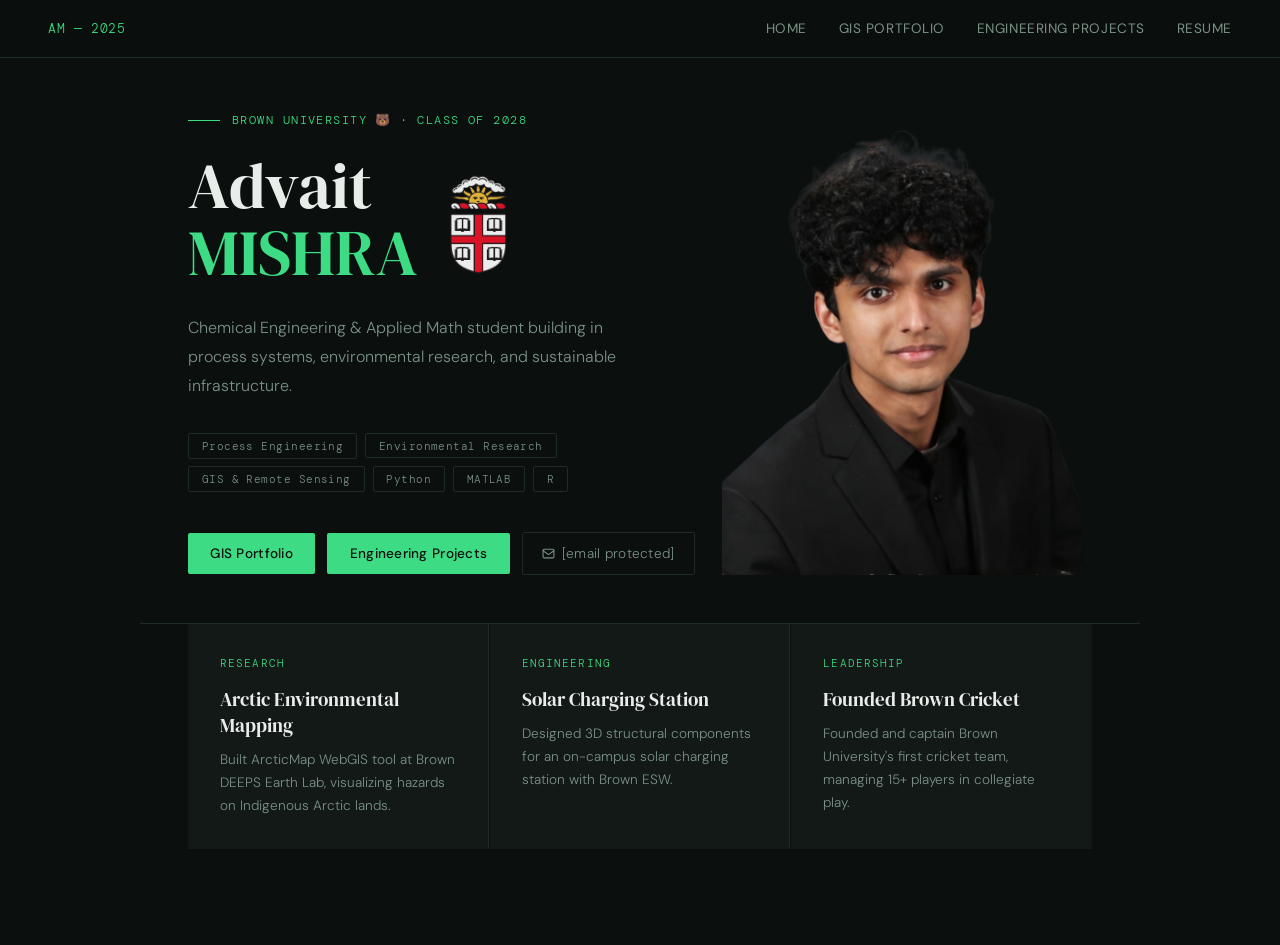
==== index.html @ 2ade7c9c "Update index.html" ====
<!DOCTYPE html>
<html lang="en">
<head>
  <meta charset="UTF-8">
  <meta name="viewport" content="width=device-width, initial-scale=1.0">
  <title>Advait Mishra</title>
  <link href="https://fonts.googleapis.com/css2?family=DM+Serif+Display&family=DM+Sans:wght@300;400;500&family=DM+Mono&display=swap" rel="stylesheet">
  <style>
    *, *::before, *::after { margin: 0; padding: 0; box-sizing: border-box; }
    :root {
      --bg: #0b0f0e;
      --surface: #131917;
      --border: #1f2b27;
      --accent: #3ddc84;
      --text: #e8ede9;
      --muted: #7a9186;
      --serif: 'DM Serif Display', Georgia, serif;
      --sans: 'DM Sans', sans-serif;
      --mono: 'DM Mono', monospace;
    }

    html { scroll-behavior: smooth; }

    body {
      background: var(--bg);
      color: var(--text);
      font-family: var(--sans);
      font-weight: 300;
      min-height: 100vh;
      display: flex;
      flex-direction: column;
    }

    nav {
      position: fixed;
      top: 0; left: 0; right: 0;
      z-index: 100;
      display: flex;
      justify-content: space-between;
      align-items: center;
      padding: 1.25rem 3rem;
      border-bottom: 1px solid var(--border);
      background: rgba(11, 15, 14, 0.85);
      backdrop-filter: blur(12px);
    }

    .nav-logo { font-family: var(--mono); font-size: 0.8rem; color: var(--accent); letter-spacing: 0.05em; }
    .nav-links { display: flex; gap: 2rem; }
    .nav-links a {
      text-decoration: none; font-size: 0.85rem; font-weight: 400;
      color: var(--muted); letter-spacing: 0.04em; text-transform: uppercase; transition: color 0.2s;
    }
    .nav-links a:hover { color: var(--text); }

    /* HERO */
    .hero {
      flex: 1;
      display: grid;
      grid-template-columns: 1fr 380px;
      align-items: center;
      max-width: 1000px;
      margin: 0 auto;
      width: 100%;
      padding: 7rem 3rem 3rem;
      gap: 0;
      position: relative;
    }

    /* text col extends over photo for depth */
    .hero-inner {
      position: relative;
      z-index: 2;
      max-width: 580px;
    }

    .hero-label {
      font-family: var(--mono); font-size: 0.75rem; color: var(--accent);
      letter-spacing: 0.12em; text-transform: uppercase; margin-bottom: 1.5rem;
      display: flex; align-items: center; gap: 0.75rem;
    }
    .hero-label::before {
      content: ''; display: inline-block; width: 2rem; height: 1px; background: var(--accent);
    }

    /* Name + shield layout */
    .hero-name {
      display: flex;
      align-items: center;
      gap: 1.75rem;
      margin-bottom: 1.75rem;
    }

    .name-stack {
      display: flex;
      flex-direction: column;
      line-height: 1.05;
    }

    .name-first {
      font-family: var(--serif);
      font-size: clamp(2.8rem, 5vw, 4.2rem);
      font-weight: 400;
      color: var(--text);
    }

    .name-last {
      font-family: var(--serif);
      font-size: clamp(2.8rem, 5vw, 4.2rem);
      font-weight: 400;
      color: var(--accent);
    }

    /* Shield sits between first and last name vertically */
    .brown-shield {
      width: 58px;
      height: auto;
      opacity: 0.92;
      flex-shrink: 0;
      margin-top: 0.6rem;
      margin-left: 0.25rem;
    }

    .hero-desc {
      font-size: 1rem;
      line-height: 1.8;
      color: var(--muted);
      margin-bottom: 2rem;
      max-width: 460px;
    }

    .hero-tags {
      display: flex; flex-wrap: wrap; gap: 0.5rem; margin-bottom: 2.5rem;
    }
    .tag {
      font-family: var(--mono); font-size: 0.7rem; padding: 0.3rem 0.8rem;
      border: 1px solid var(--border); color: var(--muted); letter-spacing: 0.04em; border-radius: 2px;
    }

    /* All three buttons on one line */
    .hero-actions {
      display: flex;
      align-items: center;
      gap: 0.75rem;
      flex-wrap: nowrap;
    }

    .btn-primary {
      display: inline-block; padding: 0.75rem 1.4rem;
      background: var(--accent); color: #0b0f0e; text-decoration: none;
      font-weight: 500; font-size: 0.85rem; letter-spacing: 0.02em; border-radius: 2px;
      white-space: nowrap;
      transition: background 0.2s, transform 0.15s;
    }
    .btn-primary:hover { background: #51e895; transform: translateY(-1px); }

    .btn-email {
      display: inline-flex; align-items: center; gap: 0.45rem;
      padding: 0.75rem 1.2rem; font-size: 0.85rem; color: var(--muted);
      text-decoration: none; letter-spacing: 0.02em; border: 1px solid var(--border);
      border-radius: 2px; background: none; cursor: pointer;
      font-family: var(--sans); white-space: nowrap;
      transition: color 0.2s, border-color 0.2s;
    }
    .btn-email:hover { color: var(--text); border-color: var(--muted); }

    /* PHOTO */
    .hero-photo {
      position: relative;
      z-index: 1;
      display: flex;
      align-items: flex-end;
      justify-content: center;
      height: 100%;
      min-height: 440px;
    }

    .hero-photo img {
      width: 100%;
      max-width: 360px;
      height: auto;
      display: block;
      object-fit: cover;
      object-position: top center;
    }

    /* CARDS */
    .cards-section {
      width: 100%; max-width: 1000px; margin: 0 auto;
      padding: 0 3rem 6rem;
      display: grid; grid-template-columns: repeat(auto-fit, minmax(260px, 1fr));
      gap: 1px; border-top: 1px solid var(--border);
    }
    .card { background: var(--surface); padding: 2rem; border-right: 1px solid var(--border); }
    .card:last-child { border-right: none; }
    .card-icon { font-family: var(--mono); font-size: 0.7rem; color: var(--accent); letter-spacing: 0.1em; text-transform: uppercase; margin-bottom: 1rem; }
    .card h3 { font-family: var(--serif); font-weight: 400; font-size: 1.2rem; margin-bottom: 0.6rem; color: var(--text); }
    .card p { font-size: 0.85rem; color: var(--muted); line-height: 1.7; }

    .contact-bar {
      max-width: 1000px; margin: 0 auto; padding: 1.5rem 3rem;
      border-top: 1px solid var(--border); display: flex; align-items: center; justify-content: space-between;
    }
    .contact-bar a { font-family: var(--mono); font-size: 0.8rem; color: var(--muted); text-decoration: none; transition: color 0.2s; }
    .contact-bar a:hover { color: var(--accent); }
    .contact-bar span { font-family: var(--mono); font-size: 0.72rem; color: var(--border); }

    @media (max-width: 720px) {
      nav { padding: 1rem 1.5rem; }
      .nav-links { gap: 1rem; }
      .hero { grid-template-columns: 1fr; padding: 6rem 1.5rem 2rem; }
      .hero-inner { margin-right: 0; }
      .hero-photo { min-height: 280px; order: -1; }
      .hero-actions { flex-wrap: wrap; }
      .cards-section { padding: 0 0 4rem; grid-template-columns: 1fr; }
      .card { border-right: none; border-bottom: 1px solid var(--border); }
      .contact-bar { padding: 1.5rem; flex-direction: column; gap: 0.5rem; align-items: flex-start; }
    }

    @keyframes fadeUp {
      from { opacity: 0; transform: translateY(16px); }
      to   { opacity: 1; transform: translateY(0); }
    }
    .hero-label   { animation: fadeUp 0.5s ease both; }
    .hero-name    { animation: fadeUp 0.5s 0.1s ease both; }
    .hero-desc    { animation: fadeUp 0.5s 0.2s ease both; }
    .hero-tags    { animation: fadeUp 0.5s 0.3s ease both; }
    .hero-actions { animation: fadeUp 0.5s 0.4s ease both; }
    .hero-photo   { animation: fadeUp 0.6s 0.2s ease both; }
  </style>
</head>
<body>

  <nav>
    <div class="nav-logo">AM — 2025</div>
    <div class="nav-links">
      <a href="index.html">Home</a>
      <a href="gisportfolio.html">GIS Portfolio</a>
      <a href="projects.html">Engineering Projects</a>
      <a href="resume.html">Resume</a>
    </div>
  </nav>

  <section class="hero">
    <div class="hero-inner">
      <div class="hero-label">Brown University 🐻 · Class of 2028</div>

      <div class="hero-name">
        <div class="name-stack">
          <span class="name-first">Advait</span>
          <span class="name-last">MISHRA</span>
        </div>
        <img src="brown-shield.png" alt="Brown University" class="brown-shield">
      </div>

      <p class="hero-desc">
        Chemical Engineering & Applied Math student building in process systems,
        environmental research, and sustainable infrastructure.
      </p>

      <div class="hero-tags">
        <span class="tag">Process Engineering</span>
        <span class="tag">Environmental Research</span>
        <span class="tag">GIS & Remote Sensing</span>
        <span class="tag">Python</span>
        <span class="tag">MATLAB</span>
        <span class="tag">R</span>
      </div>

      <div class="hero-actions">
        <a href="gisportfolio.html" class="btn-primary">GIS Portfolio</a>
        <a href="projects.html" class="btn-primary">Engineering Projects</a>
        <a href="/cdn-cgi/l/email-protection#8eefeaf8efe7faceecfce1f9e0a0ebeafb" class="btn-email">
          <svg width="13" height="13" viewBox="0 0 24 24" fill="none" stroke="currentColor" stroke-width="2" stroke-linecap="round" stroke-linejoin="round">
            <rect x="2" y="4" width="20" height="16" rx="2"/>
            <path d="m2 7 10 7 10-7"/>
          </svg>
          <span class="__cf_email__" data-cfemail="16777260777f6256746479617838737263">[email&#160;protected]</span>
        </a>
      </div>
    </div>

    <div class="hero-photo">
      <img src="photo.png" alt="Advait Mishra">
    </div>
  </section>

  <section class="cards-section">
    <div class="card">
      <div class="card-icon">Research</div>
      <h3>Arctic Environmental Mapping</h3>
      <p>Built ArcticMap WebGIS tool at Brown DEEPS Earth Lab, visualizing hazards on Indigenous Arctic lands.</p>
    </div>
    <div class="card">
      <div class="card-icon">Engineering</div>
      <h3>Solar Charging Station</h3>
      <p>Designed 3D structural components for an on-campus solar charging station with Brown ESW.</p>
    </div>
    <div class="card">
      <div class="card-icon">Leadership</div>
      <h3>Founded Brown Cricket</h3>
      <p>Founded and captain Brown University's first cricket team, managing 15+ players in collegiate play.</p>
    </div>
  </section>

  <div class="co
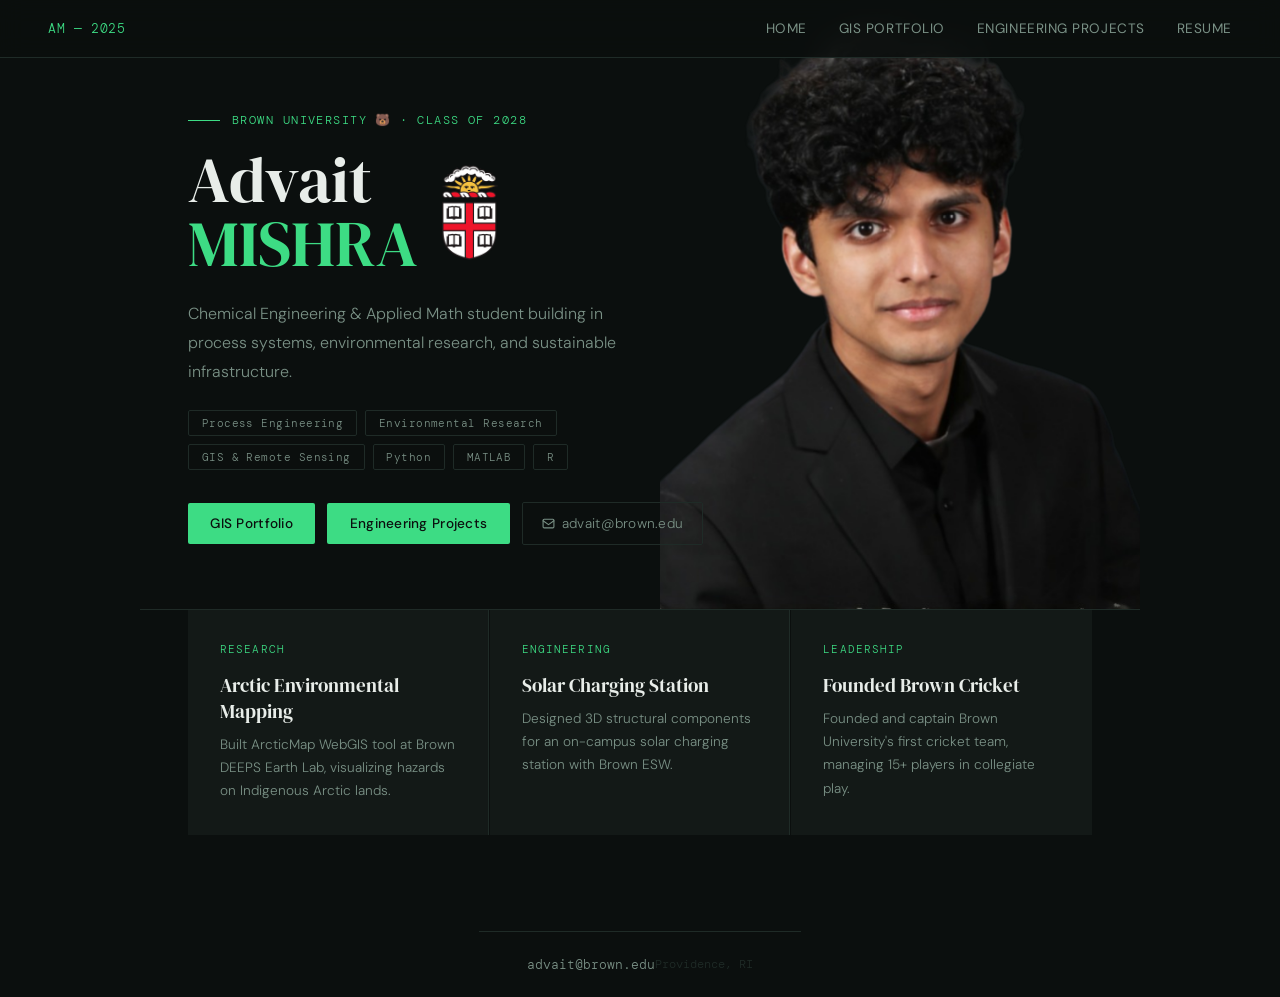
==== commit 598fc85d: "Update index.html" ====
--- a/index.html
+++ b/index.html
@@ -43,7 +43,6 @@
       background: rgba(11, 15, 14, 0.85);
       backdrop-filter: blur(12px);
     }
-
     .nav-logo { font-family: var(--mono); font-size: 0.8rem; color: var(--accent); letter-spacing: 0.05em; }
     .nav-links { display: flex; gap: 2rem; }
     .nav-links a {
@@ -52,142 +51,117 @@
     }
     .nav-links a:hover { color: var(--text); }
 
-    /* HERO */
+    /* ── HERO ── */
     .hero {
+      position: relative;
       flex: 1;
-      display: grid;
-      grid-template-columns: 1fr 380px;
-      align-items: center;
+      overflow: hidden;
       max-width: 1000px;
+      width: 100%;
       margin: 0 auto;
+      min-height: 520px;
+    }
+
+    /* Photo: absolutely fills the right half, behind text */
+    .hero-photo {
+      position: absolute;
+      right: 0;
+      top: 0;
+      bottom: 0;
+      width: 48%;
+      z-index: 1;
+    }
+    .hero-photo img {
       width: 100%;
-      padding: 7rem 3rem 3rem;
-      gap: 0;
-      position: relative;
-    }
-
-    /* text col extends over photo for depth */
+      height: 100%;
+      object-fit: cover;
+      object-position: top center;
+      display: block;
+    }
+
+    /* Text: sits on the left, in front of photo */
     .hero-inner {
       position: relative;
       z-index: 2;
-      max-width: 580px;
+      padding: 7rem 3rem 4rem;
+      max-width: 560px;
     }
 
     .hero-label {
       font-family: var(--mono); font-size: 0.75rem; color: var(--accent);
-      letter-spacing: 0.12em; text-transform: uppercase; margin-bottom: 1.5rem;
+      letter-spacing: 0.12em; text-transform: uppercase; margin-bottom: 1.25rem;
       display: flex; align-items: center; gap: 0.75rem;
     }
     .hero-label::before {
       content: ''; display: inline-block; width: 2rem; height: 1px; background: var(--accent);
     }
 
-    /* Name + shield layout */
+    /* Name row: stack of first/last with shield beside */
     .hero-name {
       display: flex;
       align-items: center;
-      gap: 1.75rem;
-      margin-bottom: 1.75rem;
-    }
-
-    .name-stack {
-      display: flex;
-      flex-direction: column;
-      line-height: 1.05;
-    }
-
+      gap: 1.5rem;
+      margin-bottom: 1.5rem;
+      line-height: 1.0;
+    }
+    .name-stack { display: flex; flex-direction: column; }
     .name-first {
       font-family: var(--serif);
       font-size: clamp(2.8rem, 5vw, 4.2rem);
       font-weight: 400;
       color: var(--text);
     }
-
     .name-last {
       font-family: var(--serif);
       font-size: clamp(2.8rem, 5vw, 4.2rem);
       font-weight: 400;
       color: var(--accent);
     }
-
-    /* Shield sits between first and last name vertically */
     .brown-shield {
-      width: 58px;
+      width: 56px;
       height: auto;
-      opacity: 0.92;
       flex-shrink: 0;
-      margin-top: 0.6rem;
-      margin-left: 0.25rem;
+      /* Vertically: align to the gap between the two name lines */
+      align-self: center;
     }
 
     .hero-desc {
-      font-size: 1rem;
-      line-height: 1.8;
-      color: var(--muted);
-      margin-bottom: 2rem;
-      max-width: 460px;
+      font-size: 1rem; line-height: 1.8; color: var(--muted);
+      margin-bottom: 1.5rem; max-width: 440px;
     }
 
     .hero-tags {
-      display: flex; flex-wrap: wrap; gap: 0.5rem; margin-bottom: 2.5rem;
+      display: flex; flex-wrap: wrap; gap: 0.5rem; margin-bottom: 2rem;
     }
     .tag {
       font-family: var(--mono); font-size: 0.7rem; padding: 0.3rem 0.8rem;
       border: 1px solid var(--border); color: var(--muted); letter-spacing: 0.04em; border-radius: 2px;
     }
 
-    /* All three buttons on one line */
     .hero-actions {
-      display: flex;
-      align-items: center;
-      gap: 0.75rem;
-      flex-wrap: nowrap;
-    }
-
+      display: flex; align-items: center; gap: 0.75rem; flex-wrap: nowrap;
+    }
     .btn-primary {
       display: inline-block; padding: 0.75rem 1.4rem;
       background: var(--accent); color: #0b0f0e; text-decoration: none;
       font-weight: 500; font-size: 0.85rem; letter-spacing: 0.02em; border-radius: 2px;
-      white-space: nowrap;
-      transition: background 0.2s, transform 0.15s;
+      white-space: nowrap; transition: background 0.2s, transform 0.15s;
     }
     .btn-primary:hover { background: #51e895; transform: translateY(-1px); }
-
     .btn-email {
       display: inline-flex; align-items: center; gap: 0.45rem;
       padding: 0.75rem 1.2rem; font-size: 0.85rem; color: var(--muted);
       text-decoration: none; letter-spacing: 0.02em; border: 1px solid var(--border);
-      border-radius: 2px; background: none; cursor: pointer;
-      font-family: var(--sans); white-space: nowrap;
+      border-radius: 2px; background: none; white-space: nowrap;
       transition: color 0.2s, border-color 0.2s;
     }
     .btn-email:hover { color: var(--text); border-color: var(--muted); }
 
-    /* PHOTO */
-    .hero-photo {
-      position: relative;
-      z-index: 1;
-      display: flex;
-      align-items: flex-end;
-      justify-content: center;
-      height: 100%;
-      min-height: 440px;
-    }
-
-    .hero-photo img {
-      width: 100%;
-      max-width: 360px;
-      height: auto;
-      display: block;
-      object-fit: cover;
-      object-position: top center;
-    }
-
-    /* CARDS */
+    /* ── CARDS ── */
     .cards-section {
       width: 100%; max-width: 1000px; margin: 0 auto;
       padding: 0 3rem 6rem;
-      display: grid; grid-template-columns: repeat(auto-fit, minmax(260px, 1fr));
+      display: grid; grid-template-columns: repeat(3, 1fr);
       gap: 1px; border-top: 1px solid var(--border);
     }
     .card { background: var(--surface); padding: 2rem; border-right: 1px solid var(--border); }
@@ -196,6 +170,7 @@
     .card h3 { font-family: var(--serif); font-weight: 400; font-size: 1.2rem; margin-bottom: 0.6rem; color: var(--text); }
     .card p { font-size: 0.85rem; color: var(--muted); line-height: 1.7; }
 
+    /* ── CONTACT BAR ── */
     .contact-bar {
       max-width: 1000px; margin: 0 auto; padding: 1.5rem 3rem;
       border-top: 1px solid var(--border); display: flex; align-items: center; justify-content: space-between;
@@ -204,12 +179,13 @@
     .contact-bar a:hover { color: var(--accent); }
     .contact-bar span { font-family: var(--mono); font-size: 0.72rem; color: var(--border); }
 
+    /* ── RESPONSIVE ── */
     @media (max-width: 720px) {
       nav { padding: 1rem 1.5rem; }
       .nav-links { gap: 1rem; }
-      .hero { grid-template-columns: 1fr; padding: 6rem 1.5rem 2rem; }
-      .hero-inner { margin-right: 0; }
-      .hero-photo { min-height: 280px; order: -1; }
+      .hero { min-height: unset; }
+      .hero-photo { position: relative; width: 100%; height: 300px; }
+      .hero-inner { padding: 5rem 1.5rem 2rem; max-width: 100%; }
       .hero-actions { flex-wrap: wrap; }
       .cards-section { padding: 0 0 4rem; grid-template-columns: 1fr; }
       .card { border-right: none; border-bottom: 1px solid var(--border); }
@@ -220,12 +196,12 @@
       from { opacity: 0; transform: translateY(16px); }
       to   { opacity: 1; transform: translateY(0); }
     }
-    .hero-label   { animation: fadeUp 0.5s ease both; }
+    .hero-label   { animation: fadeUp 0.5s 0.0s ease both; }
     .hero-name    { animation: fadeUp 0.5s 0.1s ease both; }
     .hero-desc    { animation: fadeUp 0.5s 0.2s ease both; }
     .hero-tags    { animation: fadeUp 0.5s 0.3s ease both; }
     .hero-actions { animation: fadeUp 0.5s 0.4s ease both; }
-    .hero-photo   { animation: fadeUp 0.6s 0.2s ease both; }
+    .hero-photo   { animation: fadeUp 0.7s 0.1s ease both; }
   </style>
 </head>
 <body>
@@ -241,6 +217,13 @@
   </nav>
 
   <section class="hero">
+
+    <!-- Photo: absolutely positioned on the right, behind text -->
+    <div class="hero-photo">
+      <img src="photo.png" alt="Advait Mishra">
+    </div>
+
+    <!-- Text: flows on the left, z-index above photo -->
     <div class="hero-inner">
       <div class="hero-label">Brown University 🐻 · Class of 2028</div>
 
@@ -269,19 +252,16 @@
       <div class="hero-actions">
         <a href="gisportfolio.html" class="btn-primary">GIS Portfolio</a>
         <a href="projects.html" class="btn-primary">Engineering Projects</a>
-        <a href="/cdn-cgi/l/email-protection#8eefeaf8efe7faceecfce1f9e0a0ebeafb" class="btn-email">
+        <a href="mailto:advait@brown.edu" class="btn-email">
           <svg width="13" height="13" viewBox="0 0 24 24" fill="none" stroke="currentColor" stroke-width="2" stroke-linecap="round" stroke-linejoin="round">
             <rect x="2" y="4" width="20" height="16" rx="2"/>
             <path d="m2 7 10 7 10-7"/>
           </svg>
-          <span class="__cf_email__" data-cfemail="16777260777f6256746479617838737263">[email&#160;protected]</span>
+          advait@brown.edu
         </a>
       </div>
     </div>
 
-    <div class="hero-photo">
-      <img src="photo.png" alt="Advait Mishra">
-    </div>
   </section>
 
   <section class="cards-section">
@@ -302,4 +282,10 @@
     </div>
   </section>
 
-  <div class="co
+  <div class="contact-bar">
+    <a href="mailto:advait@brown.edu">advait@brown.edu</a>
+    <span>Providence, RI</span>
+  </div>
+
+</body>
+</html>
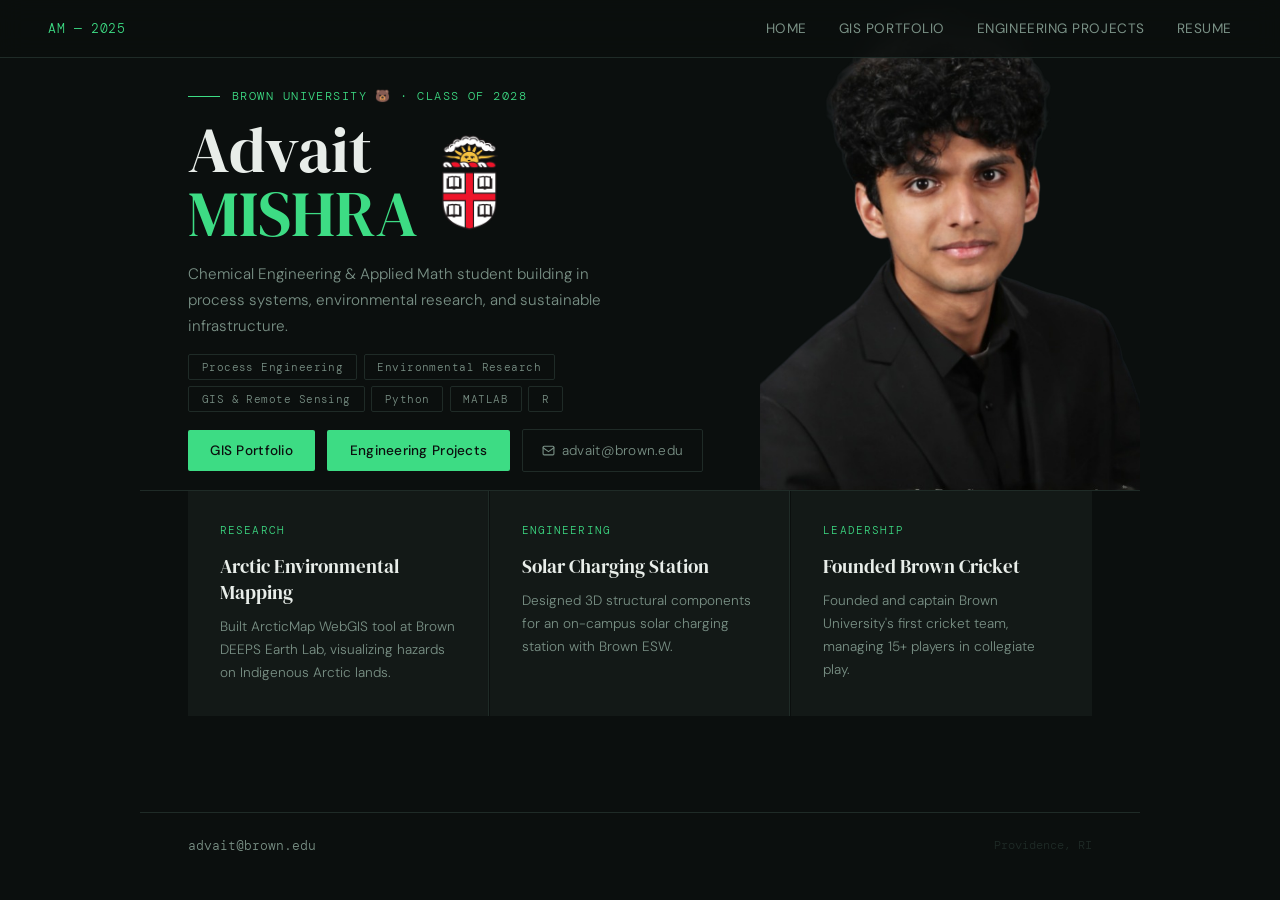
==== commit c4d809bd: "Update index.html" ====
--- a/index.html
+++ b/index.html
@@ -27,8 +27,6 @@
       font-family: var(--sans);
       font-weight: 300;
       min-height: 100vh;
-      display: flex;
-      flex-direction: column;
     }
 
     nav {
@@ -54,21 +52,20 @@
     /* ── HERO ── */
     .hero {
       position: relative;
-      flex: 1;
       overflow: hidden;
       max-width: 1000px;
       width: 100%;
       margin: 0 auto;
-      min-height: 520px;
-    }
-
-    /* Photo: absolutely fills the right half, behind text */
+      height: 490px;
+    }
+
+    /* Photo: right side, smaller and contained */
     .hero-photo {
       position: absolute;
       right: 0;
       top: 0;
       bottom: 0;
-      width: 48%;
+      width: 38%;
       z-index: 1;
     }
     .hero-photo img {
@@ -83,13 +80,13 @@
     .hero-inner {
       position: relative;
       z-index: 2;
-      padding: 7rem 3rem 4rem;
-      max-width: 560px;
+      padding: 5.5rem 3rem 2.5rem;
+      max-width: 520px;
     }
 
     .hero-label {
       font-family: var(--mono); font-size: 0.75rem; color: var(--accent);
-      letter-spacing: 0.12em; text-transform: uppercase; margin-bottom: 1.25rem;
+      letter-spacing: 0.12em; text-transform: uppercase; margin-bottom: 0.9rem;
       display: flex; align-items: center; gap: 0.75rem;
     }
     .hero-label::before {
@@ -101,7 +98,7 @@
       display: flex;
       align-items: center;
       gap: 1.5rem;
-      margin-bottom: 1.5rem;
+      margin-bottom: 1rem;
       line-height: 1.0;
     }
     .name-stack { display: flex; flex-direction: column; }
@@ -126,12 +123,12 @@
     }
 
     .hero-desc {
-      font-size: 1rem; line-height: 1.8; color: var(--muted);
-      margin-bottom: 1.5rem; max-width: 440px;
+      font-size: 0.95rem; line-height: 1.7; color: var(--muted);
+      margin-bottom: 0.9rem; max-width: 440px;
     }
 
     .hero-tags {
-      display: flex; flex-wrap: wrap; gap: 0.5rem; margin-bottom: 2rem;
+      display: flex; flex-wrap: wrap; gap: 0.4rem; margin-bottom: 1.1rem;
     }
     .tag {
       font-family: var(--mono); font-size: 0.7rem; padding: 0.3rem 0.8rem;
@@ -140,6 +137,7 @@
 
     .hero-actions {
       display: flex; align-items: center; gap: 0.75rem; flex-wrap: nowrap;
+      margin-bottom: 1.1rem;
     }
     .btn-primary {
       display: inline-block; padding: 0.75rem 1.4rem;
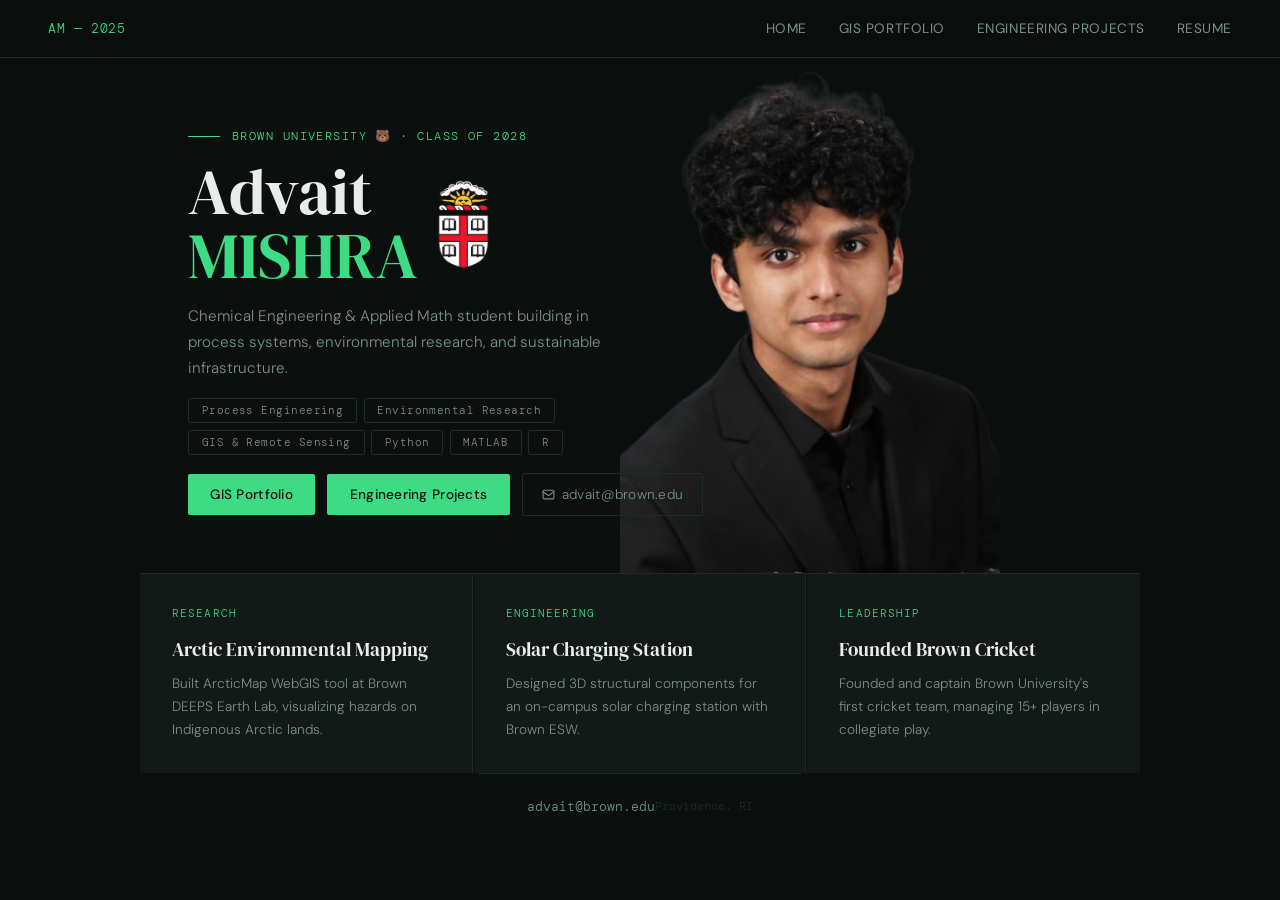
==== commit 39205e56: "Update index.html" ====
--- a/index.html
+++ b/index.html
@@ -20,13 +20,14 @@
     }
 
     html { scroll-behavior: smooth; }
-
     body {
       background: var(--bg);
       color: var(--text);
       font-family: var(--sans);
       font-weight: 300;
       min-height: 100vh;
+      display: flex;
+      flex-direction: column;
     }
 
     nav {
@@ -49,82 +50,65 @@
     }
     .nav-links a:hover { color: var(--text); }
 
-    /* ── HERO ── */
     .hero {
-      position: relative;
-      overflow: hidden;
+      display: grid;
+      grid-template-columns: 1fr 380px;
+      align-items: stretch;
       max-width: 1000px;
       width: 100%;
       margin: 0 auto;
-      height: 490px;
-    }
-
-    /* Photo: right side, smaller and contained */
-    .hero-photo {
-      position: absolute;
-      right: 0;
-      top: 0;
-      bottom: 0;
-      width: 38%;
-      z-index: 1;
-    }
-    .hero-photo img {
-      width: 100%;
-      height: 100%;
-      object-fit: cover;
-      object-position: top center;
-      display: block;
-    }
-
-    /* Text: sits on the left, in front of photo */
+      padding-top: 4rem;
+      overflow: hidden;
+    }
+
     .hero-inner {
+      padding: 4rem 3rem 2.5rem 3rem;
+      display: flex;
+      flex-direction: column;
+      justify-content: center;
       position: relative;
       z-index: 2;
-      padding: 5.5rem 3rem 2.5rem;
-      max-width: 520px;
     }
 
     .hero-label {
       font-family: var(--mono); font-size: 0.75rem; color: var(--accent);
-      letter-spacing: 0.12em; text-transform: uppercase; margin-bottom: 0.9rem;
+      letter-spacing: 0.12em; text-transform: uppercase; margin-bottom: 1rem;
       display: flex; align-items: center; gap: 0.75rem;
     }
     .hero-label::before {
       content: ''; display: inline-block; width: 2rem; height: 1px; background: var(--accent);
     }
 
-    /* Name row: stack of first/last with shield beside */
     .hero-name {
       display: flex;
       align-items: center;
-      gap: 1.5rem;
+      gap: 1.25rem;
       margin-bottom: 1rem;
       line-height: 1.0;
     }
     .name-stack { display: flex; flex-direction: column; }
     .name-first {
       font-family: var(--serif);
-      font-size: clamp(2.8rem, 5vw, 4.2rem);
+      font-size: clamp(2.8rem, 5vw, 4rem);
       font-weight: 400;
       color: var(--text);
     }
     .name-last {
       font-family: var(--serif);
-      font-size: clamp(2.8rem, 5vw, 4.2rem);
+      font-size: clamp(2.8rem, 5vw, 4rem);
       font-weight: 400;
       color: var(--accent);
     }
     .brown-shield {
-      width: 56px;
+      width: 52px;
       height: auto;
       flex-shrink: 0;
-      /* Vertically: align to the gap between the two name lines */
       align-self: center;
     }
 
     .hero-desc {
       font-size: 0.95rem; line-height: 1.7; color: var(--muted);
-      margin-bottom: 0.9rem; max-width: 440px;
+      margin-bottom: 1rem; max-width: 420px;
     }
 
     .hero-tags {
@@ -155,10 +139,22 @@
     }
     .btn-email:hover { color: var(--text); border-color: var(--muted); }
 
-    /* ── CARDS ── */
+    .hero-photo {
+      overflow: hidden;
+      transform: translateX(calc(-50% + 50px));
+      position: relative;
+      z-index: 0;
+    }
+    .hero-photo img {
+      width: 100%;
+      height: 100%;
+      object-fit: cover;
+      object-position: top center;
+      display: block;
+    }
+
     .cards-section {
       width: 100%; max-width: 1000px; margin: 0 auto;
-      padding: 0 3rem 6rem;
       display: grid; grid-template-columns: repeat(3, 1fr);
       gap: 1px; border-top: 1px solid var(--border);
     }
@@ -168,7 +164,6 @@
     .card h3 { font-family: var(--serif); font-weight: 400; font-size: 1.2rem; margin-bottom: 0.6rem; color: var(--text); }
     .card p { font-size: 0.85rem; color: var(--muted); line-height: 1.7; }
 
-    /* ── CONTACT BAR ── */
     .contact-bar {
       max-width: 1000px; margin: 0 auto; padding: 1.5rem 3rem;
       border-top: 1px solid var(--border); display: flex; align-items: center; justify-content: space-between;
@@ -177,15 +172,13 @@
     .contact-bar a:hover { color: var(--accent); }
     .contact-bar span { font-family: var(--mono); font-size: 0.72rem; color: var(--border); }
 
-    /* ── RESPONSIVE ── */
     @media (max-width: 720px) {
       nav { padding: 1rem 1.5rem; }
-      .nav-links { gap: 1rem; }
-      .hero { min-height: unset; }
-      .hero-photo { position: relative; width: 100%; height: 300px; }
-      .hero-inner { padding: 5rem 1.5rem 2rem; max-width: 100%; }
+      .hero { grid-template-columns: 1fr; padding-top: 4rem; }
+      .hero-photo { height: 320px; order: -1; transform: none; }
+      .hero-inner { padding: 2rem 1.5rem; }
       .hero-actions { flex-wrap: wrap; }
-      .cards-section { padding: 0 0 4rem; grid-template-columns: 1fr; }
+      .cards-section { grid-template-columns: 1fr; }
       .card { border-right: none; border-bottom: 1px solid var(--border); }
       .contact-bar { padding: 1.5rem; flex-direction: column; gap: 0.5rem; align-items: flex-start; }
     }
@@ -199,7 +192,6 @@
     .hero-desc    { animation: fadeUp 0.5s 0.2s ease both; }
     .hero-tags    { animation: fadeUp 0.5s 0.3s ease both; }
     .hero-actions { animation: fadeUp 0.5s 0.4s ease both; }
-    .hero-photo   { animation: fadeUp 0.7s 0.1s ease both; }
   </style>
 </head>
 <body>
@@ -215,16 +207,8 @@
   </nav>
 
   <section class="hero">
-
-    <!-- Photo: absolutely positioned on the right, behind text -->
-    <div class="hero-photo">
-      <img src="photo.png" alt="Advait Mishra">
-    </div>
-
-    <!-- Text: flows on the left, z-index above photo -->
     <div class="hero-inner">
       <div class="hero-label">Brown University 🐻 · Class of 2028</div>
-
       <div class="hero-name">
         <div class="name-stack">
           <span class="name-first">Advait</span>
@@ -232,12 +216,10 @@
         </div>
         <img src="brown-shield.png" alt="Brown University" class="brown-shield">
       </div>
-
       <p class="hero-desc">
         Chemical Engineering & Applied Math student building in process systems,
         environmental research, and sustainable infrastructure.
       </p>
-
       <div class="hero-tags">
         <span class="tag">Process Engineering</span>
         <span class="tag">Environmental Research</span>
@@ -246,7 +228,6 @@
         <span class="tag">MATLAB</span>
         <span class="tag">R</span>
       </div>
-
       <div class="hero-actions">
         <a href="gisportfolio.html" class="btn-primary">GIS Portfolio</a>
         <a href="projects.html" class="btn-primary">Engineering Projects</a>
@@ -260,6 +241,9 @@
       </div>
     </div>
 
+    <div class="hero-photo">
+      <img src="photo.png" alt="Advait Mishra">
+    </div>
   </section>
 
   <section class="cards-section">
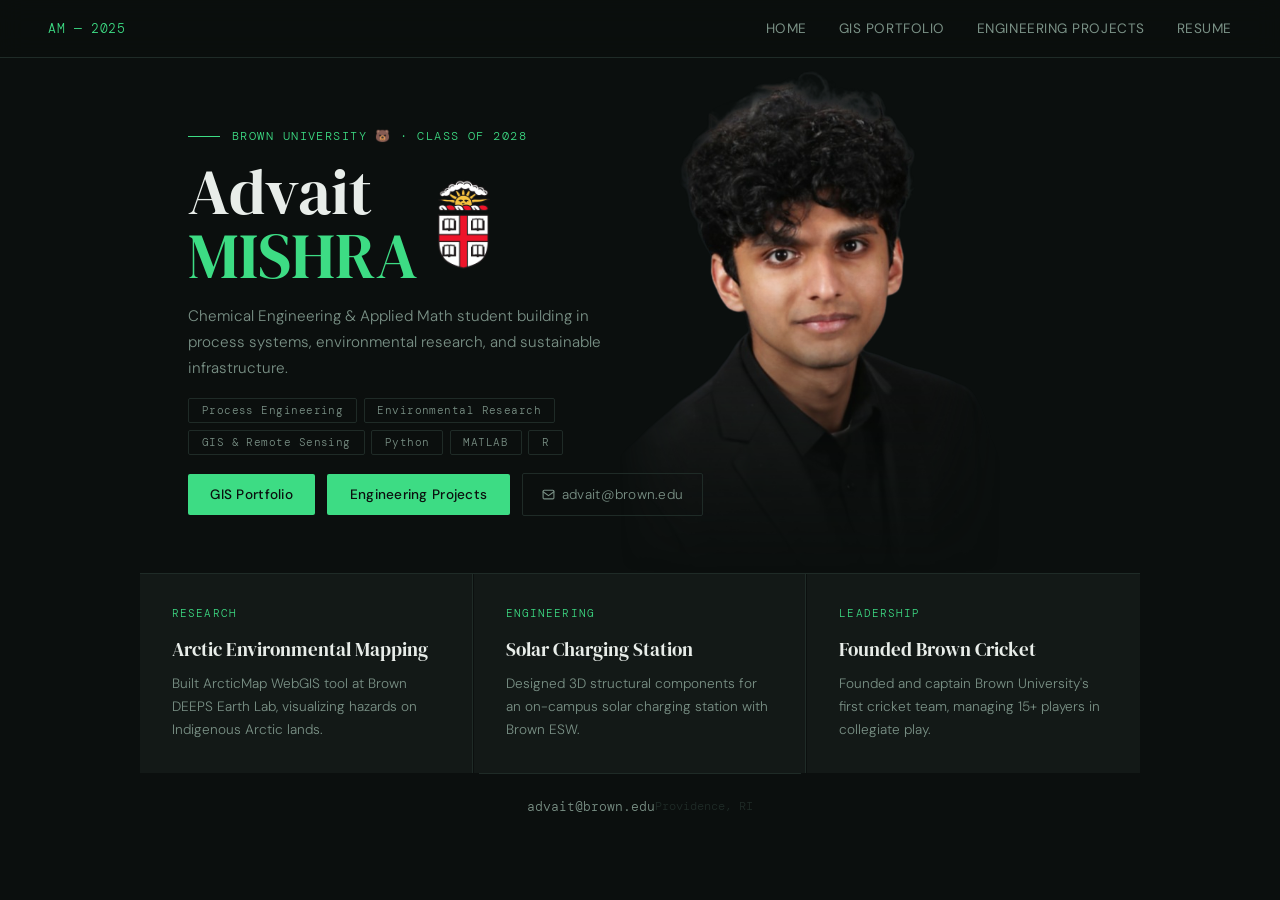
==== commit db39c3a1: "Update index.html" ====
--- a/index.html
+++ b/index.html
@@ -151,6 +151,34 @@
       object-fit: cover;
       object-position: top center;
       display: block;
+      mask-image: linear-gradient(
+        to bottom,
+        black 0%,
+        black 45%,
+        transparent 100%
+      ),
+      linear-gradient(
+        to right,
+        transparent 0%,
+        black 18%,
+        black 82%,
+        transparent 100%
+      );
+      mask-composite: intersect;
+      -webkit-mask-image: linear-gradient(
+        to bottom,
+        black 0%,
+        black 45%,
+        transparent 100%
+      ),
+      linear-gradient(
+        to right,
+        transparent 0%,
+        black 18%,
+        black 82%,
+        transparent 100%
+      );
+      -webkit-mask-composite: source-in;
     }
 
     .cards-section {
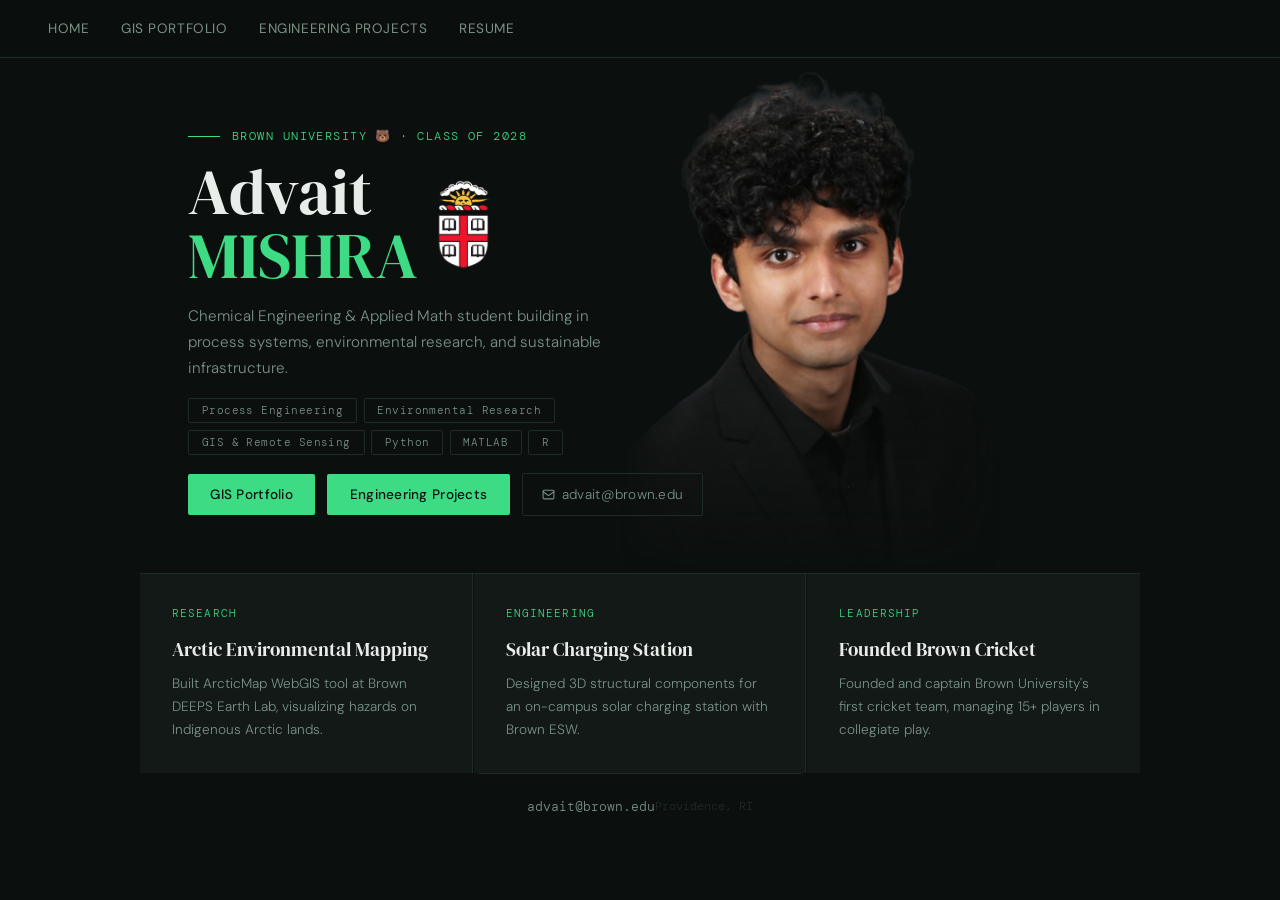
==== commit 74e774ef: "Update index.html" ====
--- a/index.html
+++ b/index.html
@@ -203,7 +203,7 @@
     @media (max-width: 720px) {
       nav { padding: 1rem 1.5rem; }
       .hero { grid-template-columns: 1fr; padding-top: 4rem; }
-      .hero-photo { height: 320px; order: -1; transform: none; }
+      .hero-photo { display: none; }
       .hero-inner { padding: 2rem 1.5rem; }
       .hero-actions { flex-wrap: wrap; }
       .cards-section { grid-template-columns: 1fr; }
@@ -225,7 +225,6 @@
 <body>
 
   <nav>
-    <div class="nav-logo">AM — 2025</div>
     <div class="nav-links">
       <a href="index.html">Home</a>
       <a href="gisportfolio.html">GIS Portfolio</a>
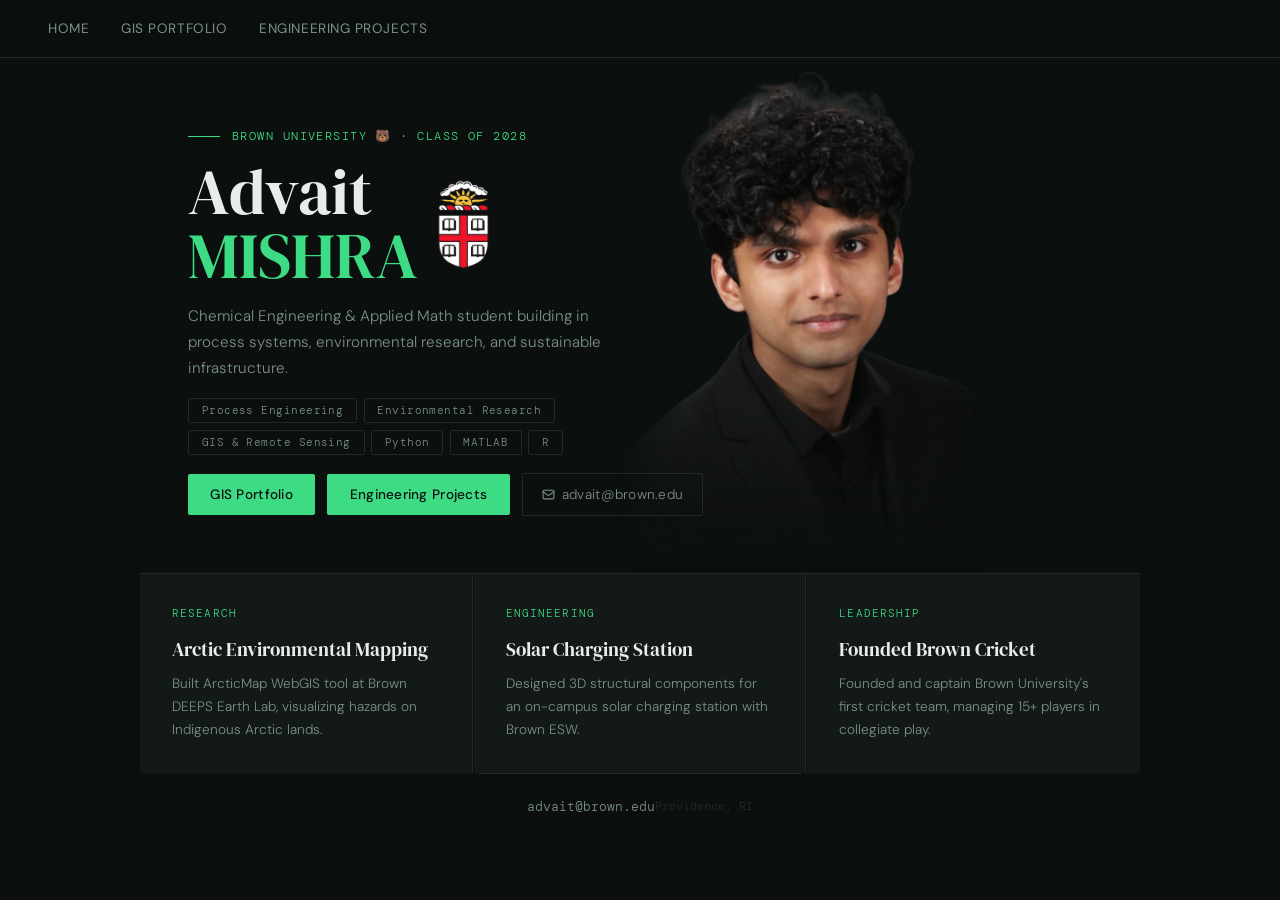
==== commit 2f7e07a4: "Update index.html" ====
--- a/index.html
+++ b/index.html
@@ -229,7 +229,6 @@
       <a href="index.html">Home</a>
       <a href="gisportfolio.html">GIS Portfolio</a>
       <a href="projects.html">Engineering Projects</a>
-      <a href="resume.html">Resume</a>
     </div>
   </nav>
 
